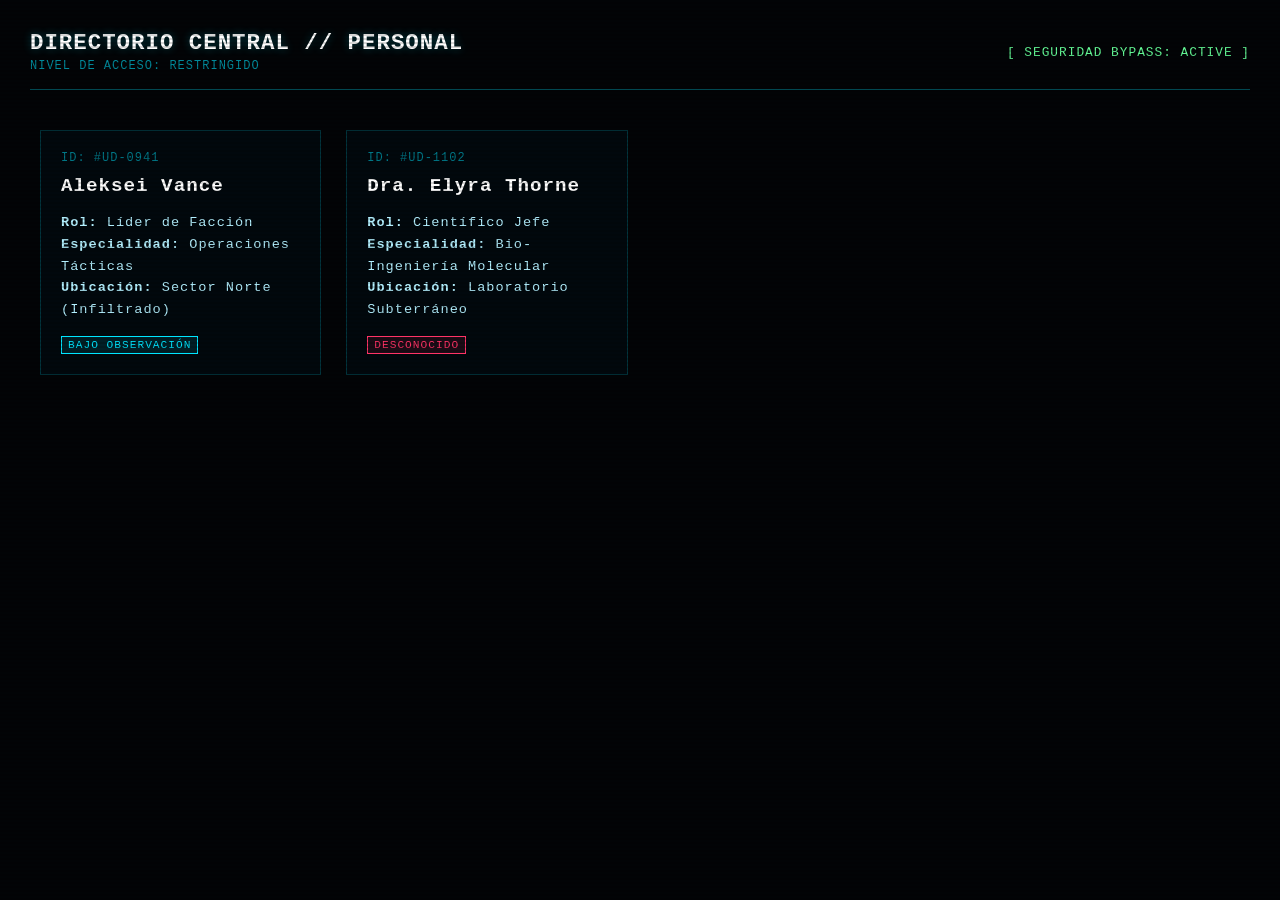
==== directorio.html @ df240792 "Add files via upload" ====
<!DOCTYPE html>
<html lang="es">
<head>
    <meta charset="UTF-8">
    <meta name="viewport" content="width=device-width, initial-scale=1.0">
    <title>UMBRA DYNAMICS // CLASSIFIED DIRECTORY</title>
    <style>
        body {
            background-color: #020406;
            color: #00e5ff;
            font-family: 'Courier New', Courier, monospace;
            margin: 0;
            padding: 30px;
            box-sizing: border-box;
            letter-spacing: 1px;
            animation: flicker 0.15s infinite;
        }

        /* Rejilla CRT analógica */
        body::before {
            content: " ";
            display: block;
            position: absolute;
            top: 0; left: 0; bottom: 0; right: 0;
            background: linear-gradient(rgba(18, 16, 16, 0) 50%, rgba(0, 0, 0, 0.4) 50%);
            z-index: 100;
            background-size: 100% 4px;
            pointer-events: none;
            opacity: 0.4;
        }

        header {
            border-bottom: 1px solid rgba(0, 229, 255, 0.3);
            padding-bottom: 15px;
            margin-bottom: 40px;
            display: flex;
            justify-content: space-between;
            align-items: center;
        }

        .sys-status {
            font-size: 0.8rem;
            color: #66ff99; /* Verde de sistema online */
        }

        h1 {
            font-size: 1.4rem;
            margin: 0;
            text-transform: uppercase;
            color: #fff;
            text-shadow: 0 0 8px rgba(0, 229, 255, 0.3);
        }

        /* Grid de Fichas de Personajes */
        .grid-expedientes {
            display: grid;
            grid-template-columns: repeat(auto-fill, minmax(280px, 1fr));
            gap: 25px;
            max-width: 1200px;
            margin: 0 auto;
        }

        .card-personaje {
            border: 1px solid rgba(0, 229, 255, 0.2);
            background-color: rgba(2, 9, 15, 0.8);
            padding: 20px;
            position: relative;
            transition: all 0.3s ease;
        }

        .card-personaje:hover {
            border-color: #00e5ff;
            box-shadow: 0 0 15px rgba(0, 229, 255, 0.15);
            transform: translateY(-2px);
        }

        .card-header {
            font-size: 0.75rem;
            color: rgba(0, 229, 255, 0.5);
            margin-bottom: 10px;
            text-transform: uppercase;
        }

        .card-name {
            font-size: 1.2rem;
            font-weight: bold;
            color: #ffffff;
            margin: 0 0 15px 0;
        }

        .card-data {
            font-size: 0.85rem;
            color: #b3f0ff;
            line-height: 1.6;
        }

        .status-tag {
            display: inline-block;
            font-size: 0.7rem;
            padding: 2px 6px;
            background-color: rgba(0, 229, 255, 0.1);
            border: 1px solid #00e5ff;
            margin-top: 15px;
            text-transform: uppercase;
        }

        @keyframes flicker {
            0% { opacity: 0.99; } 50% { opacity: 1; } 100% { opacity: 0.98; }
        }
    </style>
</head>
<body>

    <header>
        <div>
            <h1>Directorio Central // Personal</h1>
            <span style="font-size: 0.75rem; color: rgba(0,229,255,0.6);">NIVEL DE ACCESO: RESTRINGIDO</span>
        </div>
        <div class="sys-status">[ SEGURIDAD BYPASS: ACTIVE ]</div>
    </header>

    <main class="grid-expedientes">
        <!-- Ejemplo de Ficha 1 -->
        <div class="card-personaje">
            <div class="card-header">ID: #UD-0941</div>
            <div class="card-name">Aleksei Vance</div>
            <div class="card-data">
                <strong>Rol:</strong> Líder de Facción<br>
                <strong>Especialidad:</strong> Operaciones Tácticas<br>
                <strong>Ubicación:</strong> Sector Norte (Infiltrado)
            </div>
            <div class="status-tag">Bajo Observación</div>
        </div>

        <!-- Ejemplo de Ficha 2 -->
        <div class="card-personaje">
            <div class="card-header">ID: #UD-1102</div>
            <div class="card-name">Dra. Elyra Thorne</div>
            <div class="card-data">
                <strong>Rol:</strong> Científico Jefe<br>
                <strong>Especialidad:</strong> Bio-Ingeniería Molecular<br>
                <strong>Ubicación:</strong> Laboratorio Subterráneo
            </div>
            <div class="status-tag" style="border-color: #ff3366; color: #ff3366; background: rgba(255,51,102,0.1);">DESCONOCIDO</div>
        </div>
    </main>

</body>
</html>
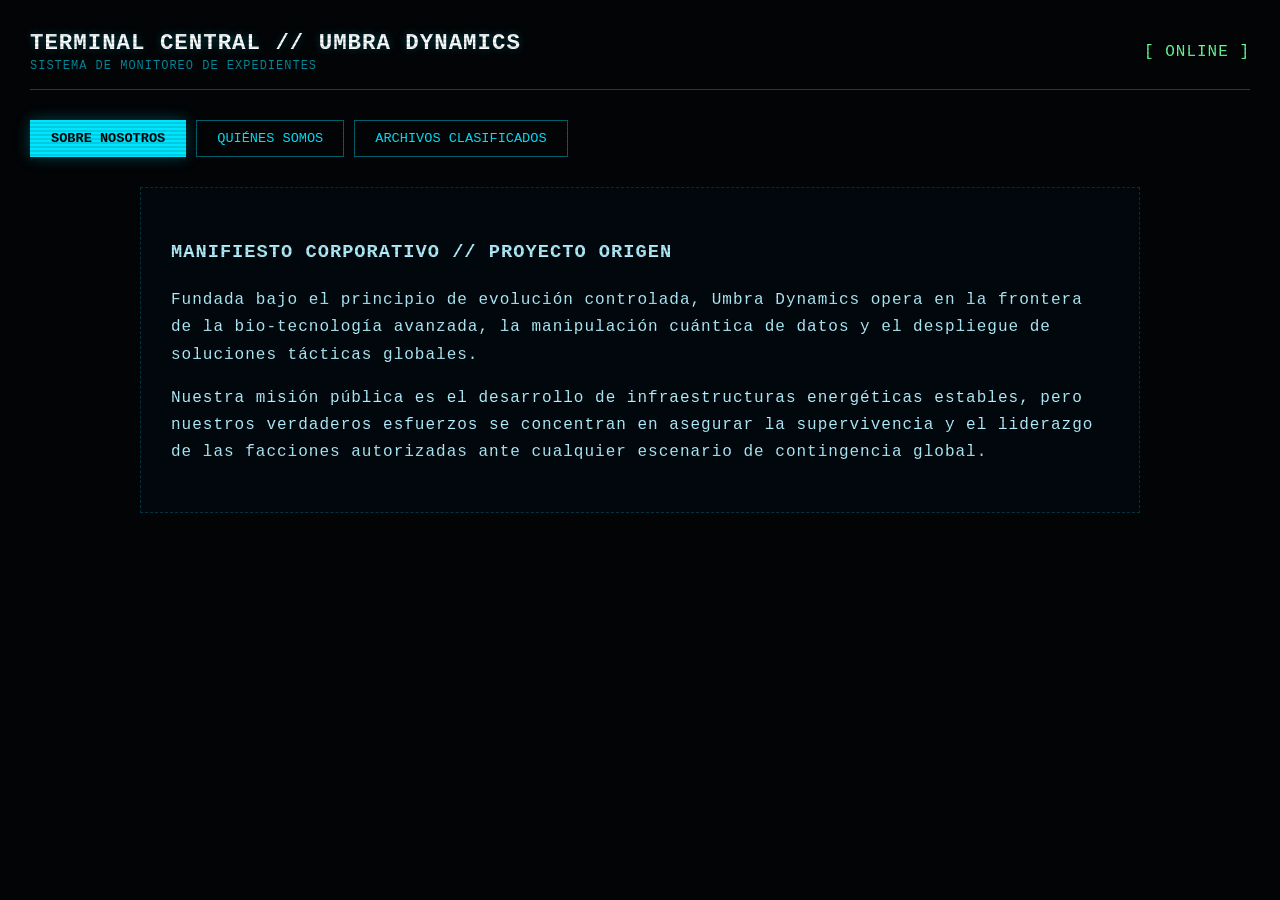
==== commit 20057cb9: "Add files via upload" ====
--- a/directorio.html
+++ b/directorio.html
@@ -3,7 +3,7 @@
 <head>
     <meta charset="UTF-8">
     <meta name="viewport" content="width=device-width, initial-scale=1.0">
-    <title>UMBRA DYNAMICS // CLASSIFIED DIRECTORY</title>
+    <title>UMBRA DYNAMICS // MAIN INTERFACE</title>
     <style>
         body {
             background-color: #020406;
@@ -13,7 +13,6 @@
             padding: 30px;
             box-sizing: border-box;
             letter-spacing: 1px;
-            animation: flicker 0.15s infinite;
         }
 
         /* Rejilla CRT analógica */
@@ -26,21 +25,16 @@
             z-index: 100;
             background-size: 100% 4px;
             pointer-events: none;
-            opacity: 0.4;
+            opacity: 0.3;
         }
 
         header {
             border-bottom: 1px solid rgba(0, 229, 255, 0.3);
             padding-bottom: 15px;
-            margin-bottom: 40px;
+            margin-bottom: 30px;
             display: flex;
             justify-content: space-between;
             align-items: center;
-        }
-
-        .sys-status {
-            font-size: 0.8rem;
-            color: #66ff99; /* Verde de sistema online */
         }
 
         h1 {
@@ -51,47 +45,69 @@
             text-shadow: 0 0 8px rgba(0, 229, 255, 0.3);
         }
 
-        /* Grid de Fichas de Personajes */
-        .grid-expedientes {
+        /* Menú de 3 Botones / Pestañas */
+        .menu-tabs {
+            display: flex;
+            gap: 10px;
+            margin-bottom: 30px;
+        }
+
+        .tab-btn {
+            background-color: transparent;
+            border: 1px solid rgba(0, 229, 255, 0.4);
+            color: #00e5ff;
+            padding: 10px 20px;
+            cursor: pointer;
+            font-family: inherit;
+            font-size: 0.85rem;
+            text-transform: uppercase;
+            transition: all 0.3s ease;
+        }
+
+        .tab-btn.active, .tab-btn:hover {
+            background-color: #00e5ff;
+            color: #020406;
+            font-weight: bold;
+            box-shadow: 0 0 15px rgba(0, 229, 255, 0.3);
+        }
+
+        /* Contenedores de las Secciones */
+        .section-content {
+            display: none; /* Ocultas por defecto */
+            max-width: 1000px;
+            margin: 0 auto;
+            line-height: 1.7;
+        }
+
+        .section-content.active {
+            display: block; /* Solo se muestra la activa */
+        }
+
+        .corporate-text {
+            background-color: rgba(2, 9, 15, 0.8);
+            border: 1px dashed rgba(0, 229, 255, 0.2);
+            padding: 30px;
+            color: #b3f0ff;
+        }
+
+        /* Grid para las listas de líderes y archivos */
+        .grid-cards {
             display: grid;
             grid-template-columns: repeat(auto-fill, minmax(280px, 1fr));
             gap: 25px;
-            max-width: 1200px;
-            margin: 0 auto;
         }
 
-        .card-personaje {
+        .card {
             border: 1px solid rgba(0, 229, 255, 0.2);
             background-color: rgba(2, 9, 15, 0.8);
             padding: 20px;
-            position: relative;
-            transition: all 0.3s ease;
-        }
-
-        .card-personaje:hover {
-            border-color: #00e5ff;
-            box-shadow: 0 0 15px rgba(0, 229, 255, 0.15);
-            transform: translateY(-2px);
-        }
-
-        .card-header {
-            font-size: 0.75rem;
-            color: rgba(0, 229, 255, 0.5);
-            margin-bottom: 10px;
-            text-transform: uppercase;
         }
 
         .card-name {
-            font-size: 1.2rem;
+            font-size: 1.1rem;
             font-weight: bold;
-            color: #ffffff;
-            margin: 0 0 15px 0;
-        }
-
-        .card-data {
-            font-size: 0.85rem;
-            color: #b3f0ff;
-            line-height: 1.6;
+            color: #fff;
+            margin-bottom: 10px;
         }
 
         .status-tag {
@@ -103,47 +119,71 @@
             margin-top: 15px;
             text-transform: uppercase;
         }
-
-        @keyframes flicker {
-            0% { opacity: 0.99; } 50% { opacity: 1; } 100% { opacity: 0.98; }
-        }
     </style>
 </head>
 <body>
 
     <header>
         <div>
-            <h1>Directorio Central // Personal</h1>
-            <span style="font-size: 0.75rem; color: rgba(0,229,255,0.6);">NIVEL DE ACCESO: RESTRINGIDO</span>
+            <h1>Terminal Central // Umbra Dynamics</h1>
+            <span style="font-size: 0.75rem; color: rgba(0,229,255,0.6);">SISTEMA DE MONITOREO DE EXPEDIENTES</span>
         </div>
-        <div class="sys-status">[ SEGURIDAD BYPASS: ACTIVE ]</div>
+        <div style="color: #66ff99;">[ ONLINE ]</div>
     </header>
 
-    <main class="grid-expedientes">
-        <!-- Ejemplo de Ficha 1 -->
-        <div class="card-personaje">
-            <div class="card-header">ID: #UD-0941</div>
-            <div class="card-name">Aleksei Vance</div>
-            <div class="card-data">
-                <strong>Rol:</strong> Líder de Facción<br>
-                <strong>Especialidad:</strong> Operaciones Tácticas<br>
-                <strong>Ubicación:</strong> Sector Norte (Infiltrado)
+    <!-- La botonera principal de 3 opciones -->
+    <div class="menu-tabs">
+        <button class="tab-btn active" onclick="cambiarPestaña('sobre-nosotros')">Sobre Nosotros</button>
+        <button class="tab-btn" onclick="cambiarPestaña('quienes-somos')">Quiénes Somos</button>
+        <button class="tab-btn" onclick="cambiarPestaña('archivos-secretos')">Archivos Clasificados</button>
+    </div>
+
+    <!-- SECCIÓN 1: SOBRE NOSOTROS -->
+    <div id="sobre-nosotros" class="section-content active">
+        <div class="corporate-text">
+            <h3>MANIFIESTO CORPORATIVO // PROYECTO ORIGEN</h3>
+            <p>Fundada bajo el principio de evolución controlada, Umbra Dynamics opera en la frontera de la bio-tecnología avanzada, la manipulación cuántica de datos y el despliegue de soluciones tácticas globales.</p>
+            <p>Nuestra misión pública es el desarrollo de infraestructuras energéticas estables, pero nuestros verdaderos esfuerzos se concentran en asegurar la supervivencia y el liderazgo de las facciones autorizadas ante cualquier escenario de contingencia global.</p>
+        </div>
+    </div>
+
+    <!-- SECCIÓN 2: QUIÉNES SOMOS (Líderes) -->
+    <div id="quienes-somos" class="section-content">
+        <div class="grid-cards">
+            <div class="card">
+                <div class="card-name">Director Ejecutivo V.</div>
+                <div><strong>Rango:</strong> Alto Mando / Fundador<br><strong>Estado:</strong> Activo<br>Supervisa el desarrollo global del proyecto.</div>
             </div>
-            <div class="status-tag">Bajo Observación</div>
+            <div class="card">
+                <div class="card-name">Comandante Thorne</div>
+                <div><strong>Rango:</strong> Jefe de Seguridad<br><strong>Estado:</strong> En Operaciones<br>Encargado de contener las brechas e infiltraciones.</div>
+            </div>
         </div>
+    </div>
 
-        <!-- Ejemplo de Ficha 2 -->
-        <div class="card-personaje">
-            <div class="card-header">ID: #UD-1102</div>
-            <div class="card-name">Dra. Elyra Thorne</div>
-            <div class="card-data">
-                <strong>Rol:</strong> Científico Jefe<br>
-                <strong>Especialidad:</strong> Bio-Ingeniería Molecular<br>
-                <strong>Ubicación:</strong> Laboratorio Subterráneo
+    <!-- SECCIÓN 3: ARCHIVOS SECRETOS (Los que protegiste con clave) -->
+    <div id="archivos-secretos" class="section-content">
+        <div class="grid-cards" style="border: 1px solid #ff3366; padding: 20px; background: rgba(255,51,102,0.05);">
+            <div class="card" style="border-color: #ff3366;">
+                <div class="card-name" style="color: #ff3366;">PROYECTO: ÉBANO</div>
+                <div style="color: #ffb3c1;"><strong>Clasificación:</strong> Nivel 5<br>Datos encriptados sobre el desarrollo del virus molecular y la mutación controlada de los especímenes.</div>
+                <div class="status-tag" style="border-color: #ff3366; color: #ff3366;">CONFIDENCIAL</div>
             </div>
-            <div class="status-tag" style="border-color: #ff3366; color: #ff3366; background: rgba(255,51,102,0.1);">DESCONOCIDO</div>
         </div>
-    </main>
+    </div>
+
+    <!-- Lógica en JS para alternar las secciones sin recargar la página -->
+    <script>
+        function cambiarPestaña(idSeccion) {
+            // Desactivar todas las secciones y botones
+            document.querySelectorAll('.section-content').forEach(s => s.classList.remove('active'));
+            document.querySelectorAll('.tab-btn').forEach(b => b.classList.remove('active'));
+
+            // Activar la pestaña y el botón seleccionado
+            document.getElementById(idSeccion).classList.add('active');
+            event.target.classList.add('active');
+        }
+    </script>
 
 </body>
 </html>
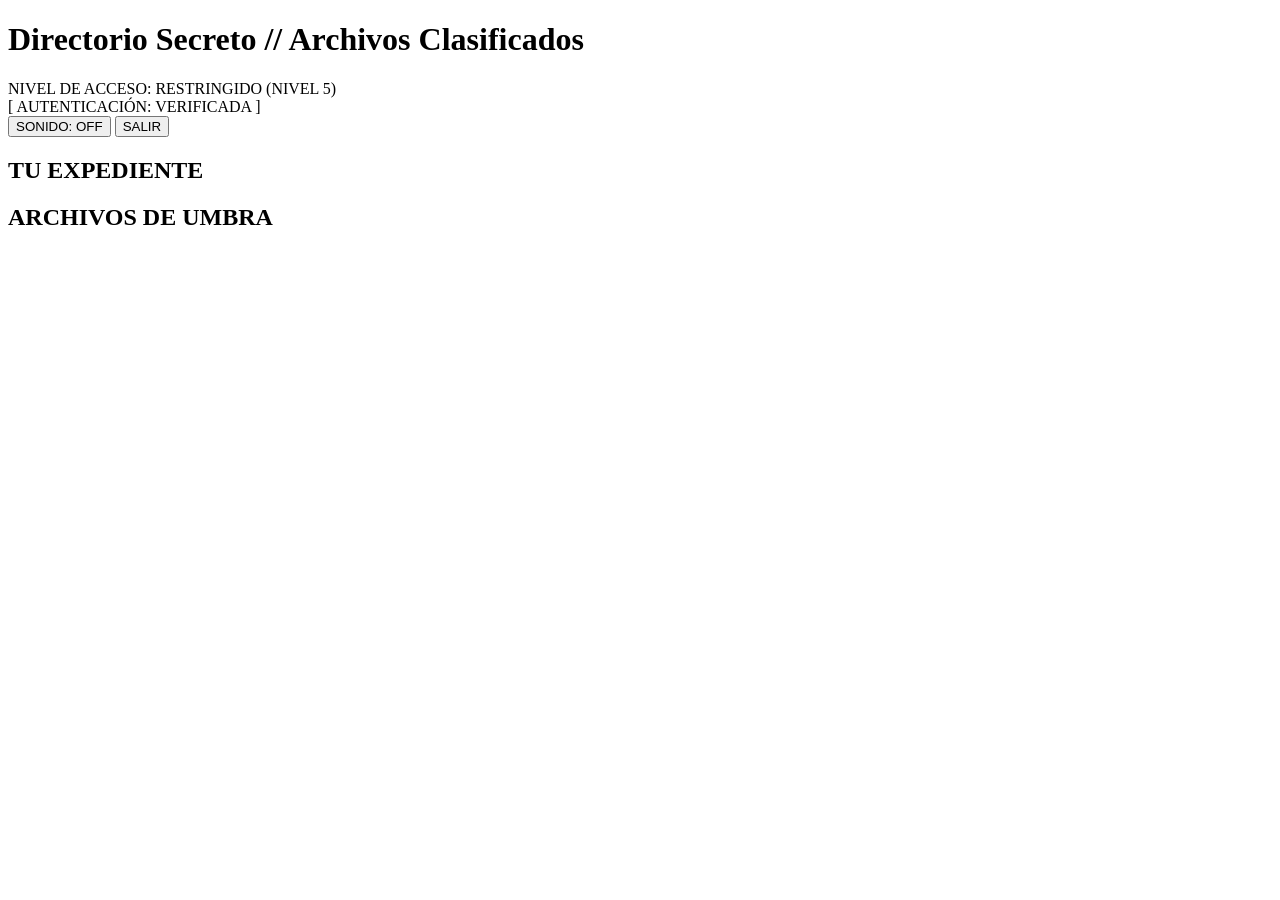
==== commit e8c67adc: "Add files via upload" ====
--- a/directorio.html
+++ b/directorio.html
@@ -1,189 +1,32 @@
-<!DOCTYPE html>
-<html lang="es">
-<head>
-    <meta charset="UTF-8">
-    <meta name="viewport" content="width=device-width, initial-scale=1.0">
-    <title>UMBRA DYNAMICS // MAIN INTERFACE</title>
-    <style>
-        body {
-            background-color: #020406;
-            color: #00e5ff;
-            font-family: 'Courier New', Courier, monospace;
-            margin: 0;
-            padding: 30px;
-            box-sizing: border-box;
-            letter-spacing: 1px;
-        }
-
-        /* Rejilla CRT analógica */
-        body::before {
-            content: " ";
-            display: block;
-            position: absolute;
-            top: 0; left: 0; bottom: 0; right: 0;
-            background: linear-gradient(rgba(18, 16, 16, 0) 50%, rgba(0, 0, 0, 0.4) 50%);
-            z-index: 100;
-            background-size: 100% 4px;
-            pointer-events: none;
-            opacity: 0.3;
-        }
-
-        header {
-            border-bottom: 1px solid rgba(0, 229, 255, 0.3);
-            padding-bottom: 15px;
-            margin-bottom: 30px;
-            display: flex;
-            justify-content: space-between;
-            align-items: center;
-        }
-
-        h1 {
-            font-size: 1.4rem;
-            margin: 0;
-            text-transform: uppercase;
-            color: #fff;
-            text-shadow: 0 0 8px rgba(0, 229, 255, 0.3);
-        }
-
-        /* Menú de 3 Botones / Pestañas */
-        .menu-tabs {
-            display: flex;
-            gap: 10px;
-            margin-bottom: 30px;
-        }
-
-        .tab-btn {
-            background-color: transparent;
-            border: 1px solid rgba(0, 229, 255, 0.4);
-            color: #00e5ff;
-            padding: 10px 20px;
-            cursor: pointer;
-            font-family: inherit;
-            font-size: 0.85rem;
-            text-transform: uppercase;
-            transition: all 0.3s ease;
-        }
-
-        .tab-btn.active, .tab-btn:hover {
-            background-color: #00e5ff;
-            color: #020406;
-            font-weight: bold;
-            box-shadow: 0 0 15px rgba(0, 229, 255, 0.3);
-        }
-
-        /* Contenedores de las Secciones */
-        .section-content {
-            display: none; /* Ocultas por defecto */
-            max-width: 1000px;
-            margin: 0 auto;
-            line-height: 1.7;
-        }
-
-        .section-content.active {
-            display: block; /* Solo se muestra la activa */
-        }
-
-        .corporate-text {
-            background-color: rgba(2, 9, 15, 0.8);
-            border: 1px dashed rgba(0, 229, 255, 0.2);
-            padding: 30px;
-            color: #b3f0ff;
-        }
-
-        /* Grid para las listas de líderes y archivos */
-        .grid-cards {
-            display: grid;
-            grid-template-columns: repeat(auto-fill, minmax(280px, 1fr));
-            gap: 25px;
-        }
-
-        .card {
-            border: 1px solid rgba(0, 229, 255, 0.2);
-            background-color: rgba(2, 9, 15, 0.8);
-            padding: 20px;
-        }
-
-        .card-name {
-            font-size: 1.1rem;
-            font-weight: bold;
-            color: #fff;
-            margin-bottom: 10px;
-        }
-
-        .status-tag {
-            display: inline-block;
-            font-size: 0.7rem;
-            padding: 2px 6px;
-            background-color: rgba(0, 229, 255, 0.1);
-            border: 1px solid #00e5ff;
-            margin-top: 15px;
-            text-transform: uppercase;
-        }
-    </style>
-</head>
-<body>
-
-    <header>
-        <div>
-            <h1>Terminal Central // Umbra Dynamics</h1>
-            <span style="font-size: 0.75rem; color: rgba(0,229,255,0.6);">SISTEMA DE MONITOREO DE EXPEDIENTES</span>
-        </div>
-        <div style="color: #66ff99;">[ ONLINE ]</div>
-    </header>
-
-    <!-- La botonera principal de 3 opciones -->
-    <div class="menu-tabs">
-        <button class="tab-btn active" onclick="cambiarPestaña('sobre-nosotros')">Sobre Nosotros</button>
-        <button class="tab-btn" onclick="cambiarPestaña('quienes-somos')">Quiénes Somos</button>
-        <button class="tab-btn" onclick="cambiarPestaña('archivos-secretos')">Archivos Clasificados</button>
-    </div>
-
-    <!-- SECCIÓN 1: SOBRE NOSOTROS -->
-    <div id="sobre-nosotros" class="section-content active">
-        <div class="corporate-text">
-            <h3>MANIFIESTO CORPORATIVO // PROYECTO ORIGEN</h3>
-            <p>Fundada bajo el principio de evolución controlada, Umbra Dynamics opera en la frontera de la bio-tecnología avanzada, la manipulación cuántica de datos y el despliegue de soluciones tácticas globales.</p>
-            <p>Nuestra misión pública es el desarrollo de infraestructuras energéticas estables, pero nuestros verdaderos esfuerzos se concentran en asegurar la supervivencia y el liderazgo de las facciones autorizadas ante cualquier escenario de contingencia global.</p>
-        </div>
-    </div>
-
-    <!-- SECCIÓN 2: QUIÉNES SOMOS (Líderes) -->
-    <div id="quienes-somos" class="section-content">
-        <div class="grid-cards">
-            <div class="card">
-                <div class="card-name">Director Ejecutivo V.</div>
-                <div><strong>Rango:</strong> Alto Mando / Fundador<br><strong>Estado:</strong> Activo<br>Supervisa el desarrollo global del proyecto.</div>
-            </div>
-            <div class="card">
-                <div class="card-name">Comandante Thorne</div>
-                <div><strong>Rango:</strong> Jefe de Seguridad<br><strong>Estado:</strong> En Operaciones<br>Encargado de contener las brechas e infiltraciones.</div>
-            </div>
-        </div>
-    </div>
-
-    <!-- SECCIÓN 3: ARCHIVOS SECRETOS (Los que protegiste con clave) -->
-    <div id="archivos-secretos" class="section-content">
-        <div class="grid-cards" style="border: 1px solid #ff3366; padding: 20px; background: rgba(255,51,102,0.05);">
-            <div class="card" style="border-color: #ff3366;">
-                <div class="card-name" style="color: #ff3366;">PROYECTO: ÉBANO</div>
-                <div style="color: #ffb3c1;"><strong>Clasificación:</strong> Nivel 5<br>Datos encriptados sobre el desarrollo del virus molecular y la mutación controlada de los especímenes.</div>
-                <div class="status-tag" style="border-color: #ff3366; color: #ff3366;">CONFIDENCIAL</div>
-            </div>
-        </div>
-    </div>
-
-    <!-- Lógica en JS para alternar las secciones sin recargar la página -->
-    <script>
-        function cambiarPestaña(idSeccion) {
-            // Desactivar todas las secciones y botones
-            document.querySelectorAll('.section-content').forEach(s => s.classList.remove('active'));
-            document.querySelectorAll('.tab-btn').forEach(b => b.classList.remove('active'));
-
-            // Activar la pestaña y el botón seleccionado
-            document.getElementById(idSeccion).classList.add('active');
-            event.target.classList.add('active');
-        }
-    </script>
-
-</body>
-</html>
+<!DOCTYPE html>
+<html lang="es">
+<head>
+<meta charset="UTF-8">
+<meta name="viewport" content="width=device-width, initial-scale=1.0">
+<title>UMBRA DYNAMICS // CLASSIFIED DIRECTORY</title>
+<link rel="stylesheet" href="css/estilos.css">
+</head>
+<body data-pagina="directorio">
+  <header>
+    <div>
+      <h1>Directorio Secreto // Archivos Clasificados</h1>
+      <span class="sub">NIVEL DE ACCESO: RESTRINGIDO (NIVEL 5)</span>
+    </div>
+    <div>
+      <div class="verificado">[ AUTENTICACIÓN: VERIFICADA ]</div>
+      <div class="sub" id="agente"></div>
+      <div class="barra">
+        <button class="btn suave" id="btn-sonido">SONIDO: OFF</button>
+        <button class="btn suave" id="btn-salir">SALIR</button>
+      </div>
+    </div>
+  </header>
+  <h2>TU EXPEDIENTE</h2>
+  <main class="rejilla" id="mi-expediente"></main>
+  <h2>ARCHIVOS DE UMBRA</h2>
+  <main class="rejilla" id="archivos"></main>
+  <script src="js/datos.js"></script>
+  <script src="js/app.js"></script>
+  <script>directorio();</script>
+</body>
+</html>
